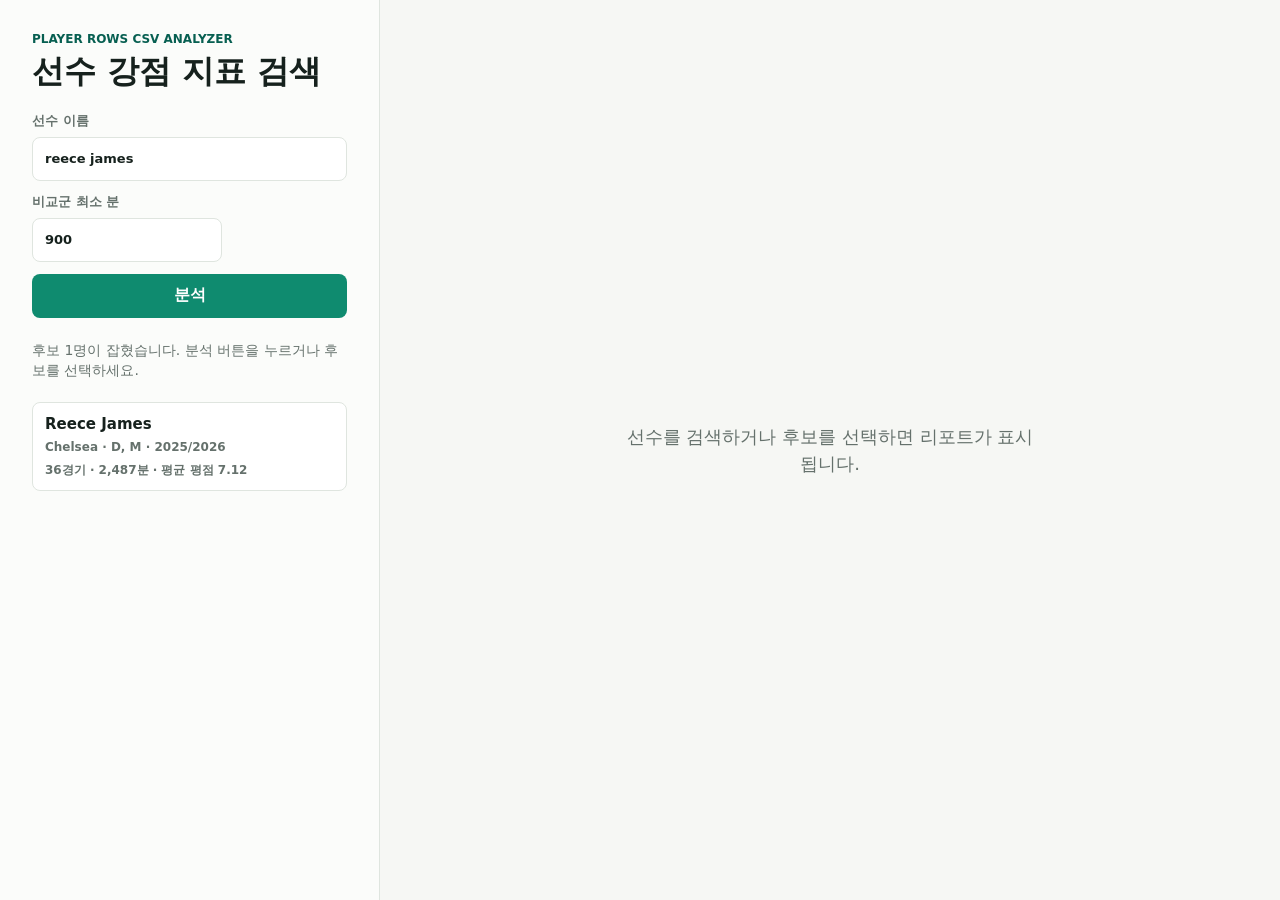
==== static/index.html @ 3b756eb7 "Bust Pages asset cache" ====
<!doctype html>
<html lang="ko">
  <head>
    <meta charset="utf-8" />
    <meta name="viewport" content="width=device-width, initial-scale=1" />
    <title>Player Strength Finder</title>
    <link rel="stylesheet" href="styles.css" />
  </head>
  <body>
    <main class="app-shell">
      <section class="search-panel">
        <div>
          <p class="eyebrow">Player Rows CSV Analyzer</p>
          <h1>선수 강점 지표 검색</h1>
        </div>

        <form id="searchForm" class="search-form">
          <label class="field">
            <span>선수 이름</span>
            <input
              id="queryInput"
              name="query"
              type="search"
              value="reece james"
              placeholder="reece, james, palmer..."
              autocomplete="off"
            />
          </label>
          <label class="field compact">
            <span>비교군 최소 분</span>
            <input id="minutesInput" type="number" min="1" step="50" value="900" />
          </label>
          <button id="analyzeButton" type="button">분석</button>
        </form>

        <div id="status" class="status">CSV를 불러오는 중입니다.</div>
        <div id="candidates" class="candidate-list" aria-live="polite"></div>
      </section>

      <section id="report" class="report is-empty">
        <div class="empty-state">
          <p>선수를 검색하거나 후보를 선택하면 리포트가 표시됩니다.</p>
        </div>
      </section>
    </main>

    <script src="app.js?v=76869ad"></script>
  </body>
</html>
---- static/styles.css ----
:root {
  color-scheme: light;
  --bg: #f6f7f4;
  --panel: #ffffff;
  --ink: #16211d;
  --muted: #65716c;
  --line: #dfe5df;
  --accent: #0f8b6f;
  --accent-strong: #075f51;
  --accent-soft: #e1f3ec;
  --gold: #b77816;
  --danger: #b44336;
}

* {
  box-sizing: border-box;
}

body {
  margin: 0;
  background: var(--bg);
  color: var(--ink);
  font-family:
    Inter, ui-sans-serif, system-ui, -apple-system, BlinkMacSystemFont, "Segoe UI",
    sans-serif;
}

button,
input {
  font: inherit;
}

.app-shell {
  display: grid;
  grid-template-columns: minmax(300px, 380px) minmax(0, 1fr);
  min-height: 100vh;
}

.search-panel {
  position: sticky;
  top: 0;
  align-self: start;
  display: flex;
  flex-direction: column;
  gap: 22px;
  min-height: 100vh;
  padding: 32px;
  border-right: 1px solid var(--line);
  background: #fbfcfa;
}

.eyebrow {
  margin: 0 0 8px;
  color: var(--accent-strong);
  font-size: 12px;
  font-weight: 800;
  letter-spacing: 0;
  text-transform: uppercase;
}

h1 {
  margin: 0;
  font-size: 32px;
  line-height: 1.12;
}

.search-form {
  display: grid;
  gap: 12px;
}

.field {
  display: grid;
  gap: 7px;
  color: var(--muted);
  font-size: 13px;
  font-weight: 700;
}

.field input {
  width: 100%;
  min-height: 44px;
  border: 1px solid var(--line);
  border-radius: 8px;
  padding: 10px 12px;
  background: #ffffff;
  color: var(--ink);
  outline: none;
}

.field input:focus {
  border-color: var(--accent);
  box-shadow: 0 0 0 3px rgba(15, 139, 111, 0.14);
}

.compact {
  max-width: 190px;
}

button {
  min-height: 44px;
  border: 0;
  border-radius: 8px;
  padding: 10px 16px;
  background: var(--accent);
  color: #ffffff;
  cursor: pointer;
  font-weight: 800;
}

button:hover {
  background: var(--accent-strong);
}

.status {
  min-height: 22px;
  color: var(--muted);
  font-size: 14px;
  line-height: 1.45;
}

.status.error {
  color: var(--danger);
}

.candidate-list {
  display: grid;
  gap: 8px;
}

.candidate {
  display: grid;
  gap: 6px;
  width: 100%;
  border: 1px solid var(--line);
  border-radius: 8px;
  padding: 12px;
  background: var(--panel);
  color: var(--ink);
  text-align: left;
}

.candidate:hover {
  border-color: var(--accent);
  background: var(--accent-soft);
}

.candidate strong {
  font-size: 15px;
}

.candidate span {
  color: var(--muted);
  font-size: 12px;
  line-height: 1.35;
}

.report {
  padding: 32px;
}

.is-empty {
  display: grid;
  place-items: center;
}

.empty-state {
  max-width: 420px;
  color: var(--muted);
  font-size: 18px;
  line-height: 1.5;
  text-align: center;
}

.report-grid {
  display: grid;
  gap: 20px;
}

.summary-band {
  display: grid;
  grid-template-columns: minmax(0, 1.35fr) repeat(4, minmax(120px, 1fr));
  gap: 12px;
  align-items: stretch;
}

.summary-main,
.stat-box,
.section-block {
  border: 1px solid var(--line);
  border-radius: 8px;
  background: var(--panel);
}

.summary-main {
  padding: 20px;
}

.summary-main h2 {
  margin: 0 0 8px;
  font-size: 34px;
  line-height: 1.05;
}

.summary-main p {
  margin: 0;
  color: var(--muted);
  line-height: 1.5;
}

.stat-box {
  display: grid;
  align-content: center;
  gap: 5px;
  min-height: 100px;
  padding: 16px;
}

.stat-box span {
  color: var(--muted);
  font-size: 12px;
  font-weight: 800;
  text-transform: uppercase;
}

.stat-box strong {
  font-size: 26px;
}

.section-block {
  overflow: hidden;
}

.section-header {
  display: flex;
  align-items: center;
  justify-content: space-between;
  gap: 12px;
  padding: 16px 18px;
  border-bottom: 1px solid var(--line);
}

.section-header h3 {
  margin: 0;
  font-size: 18px;
}

.section-header span {
  color: var(--muted);
  font-size: 13px;
}

.strength-grid {
  display: grid;
  grid-template-columns: repeat(auto-fit, minmax(190px, 1fr));
  gap: 1px;
  background: var(--line);
}

.strength-card {
  display: grid;
  gap: 8px;
  min-height: 132px;
  padding: 16px;
  background: #ffffff;
}

.strength-card small {
  color: var(--gold);
  font-weight: 800;
}

.strength-card strong {
  font-size: 26px;
}

.strength-card span {
  color: var(--muted);
  font-size: 13px;
}

.metric-grid {
  display: grid;
  grid-template-columns: repeat(auto-fit, minmax(155px, 1fr));
  gap: 1px;
  background: var(--line);
}

.metric {
  display: grid;
  gap: 7px;
  padding: 14px 16px;
  background: #ffffff;
}

.metric span {
  color: var(--muted);
  font-size: 13px;
}

.metric strong {
  font-size: 20px;
}

.match-table {
  width: 100%;
  border-collapse: collapse;
}

.match-table th,
.match-table td {
  padding: 13px 16px;
  border-bottom: 1px solid var(--line);
  text-align: left;
}

.match-table th {
  color: var(--muted);
  font-size: 12px;
  text-transform: uppercase;
}

.match-table tr:last-child td {
  border-bottom: 0;
}

@media (max-width: 900px) {
  .app-shell {
    grid-template-columns: 1fr;
  }

  .search-panel {
    position: static;
    min-height: auto;
    border-right: 0;
    border-bottom: 1px solid var(--line);
  }

  .summary-band {
    grid-template-columns: repeat(2, minmax(0, 1fr));
  }

  .summary-main {
    grid-column: 1 / -1;
  }
}

@media (max-width: 560px) {
  .search-panel,
  .report {
    padding: 20px;
  }

  h1,
  .summary-main h2 {
    font-size: 28px;
  }

  .summary-band {
    grid-template-columns: 1fr;
  }

  .match-table {
    font-size: 13px;
  }
}
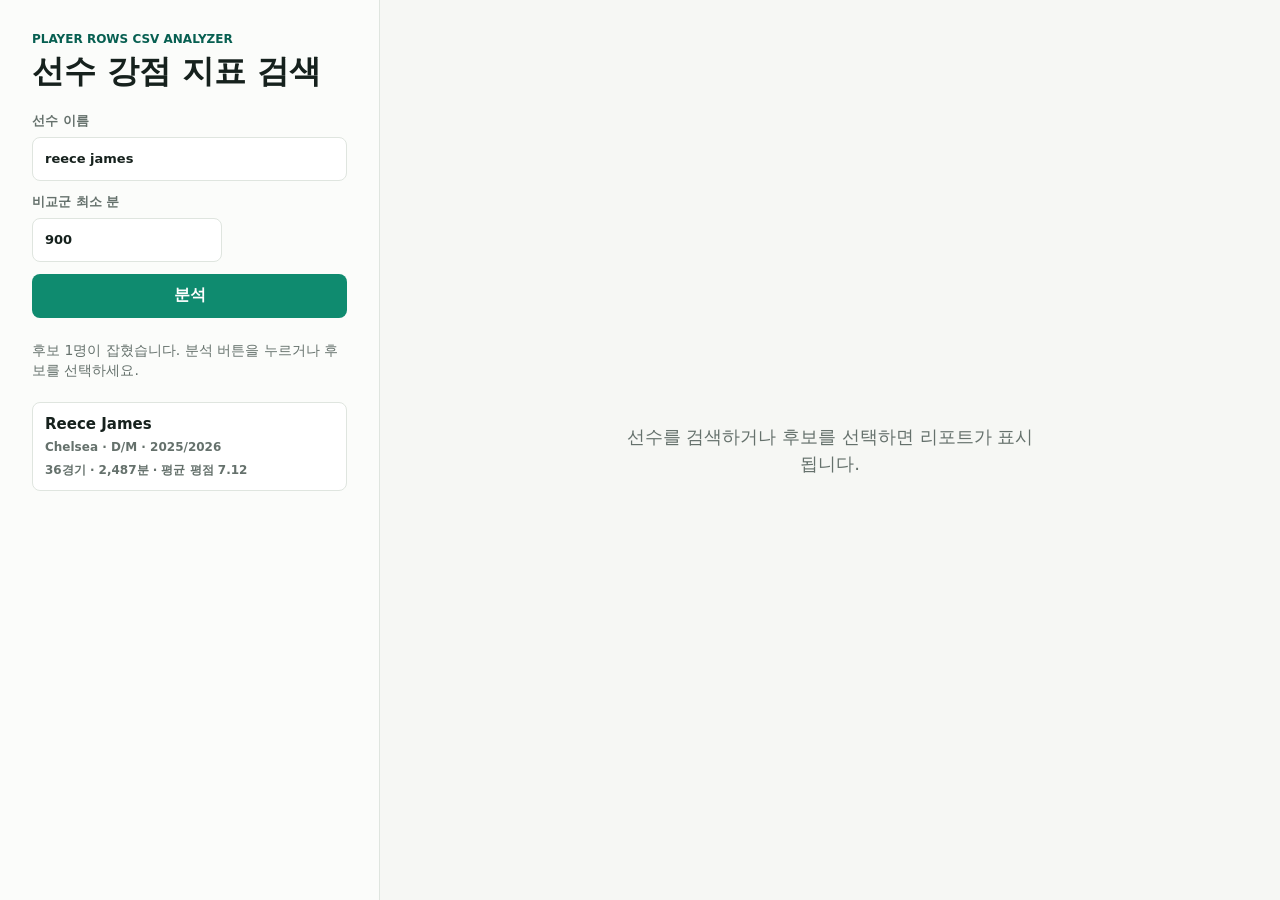
==== commit 756dd7b2: "Rebuild player rows from DB extra data" ====
--- a/static/index.html
+++ b/static/index.html
@@ -4,7 +4,7 @@
     <meta charset="utf-8" />
     <meta name="viewport" content="width=device-width, initial-scale=1" />
     <title>Player Strength Finder</title>
-    <link rel="stylesheet" href="styles.css" />
+    <link rel="stylesheet" href="styles.css?v=metric-title-color-1" />
   </head>
   <body>
     <main class="app-shell">
@@ -44,6 +44,6 @@
       </section>
     </main>
 
-    <script src="app.js?v=76869ad"></script>
+    <script src="app.js?v=db-extra-defense-1"></script>
   </body>
 </html>
--- a/static/styles.css
+++ b/static/styles.css
@@ -266,7 +266,7 @@
 }
 
 .strength-card small {
-  color: var(--gold);
+  color: var(--muted);
   font-weight: 800;
 }
 
@@ -277,6 +277,20 @@
 .strength-card span {
   color: var(--muted);
   font-size: 13px;
+}
+
+.strength-card .metric-title {
+  color: var(--gold);
+  font-size: 15px;
+  font-weight: 800;
+}
+
+.weakness-card .metric-title {
+  color: var(--danger);
+}
+
+.weakness-card {
+  background: #fffdfb;
 }
 
 .metric-grid {
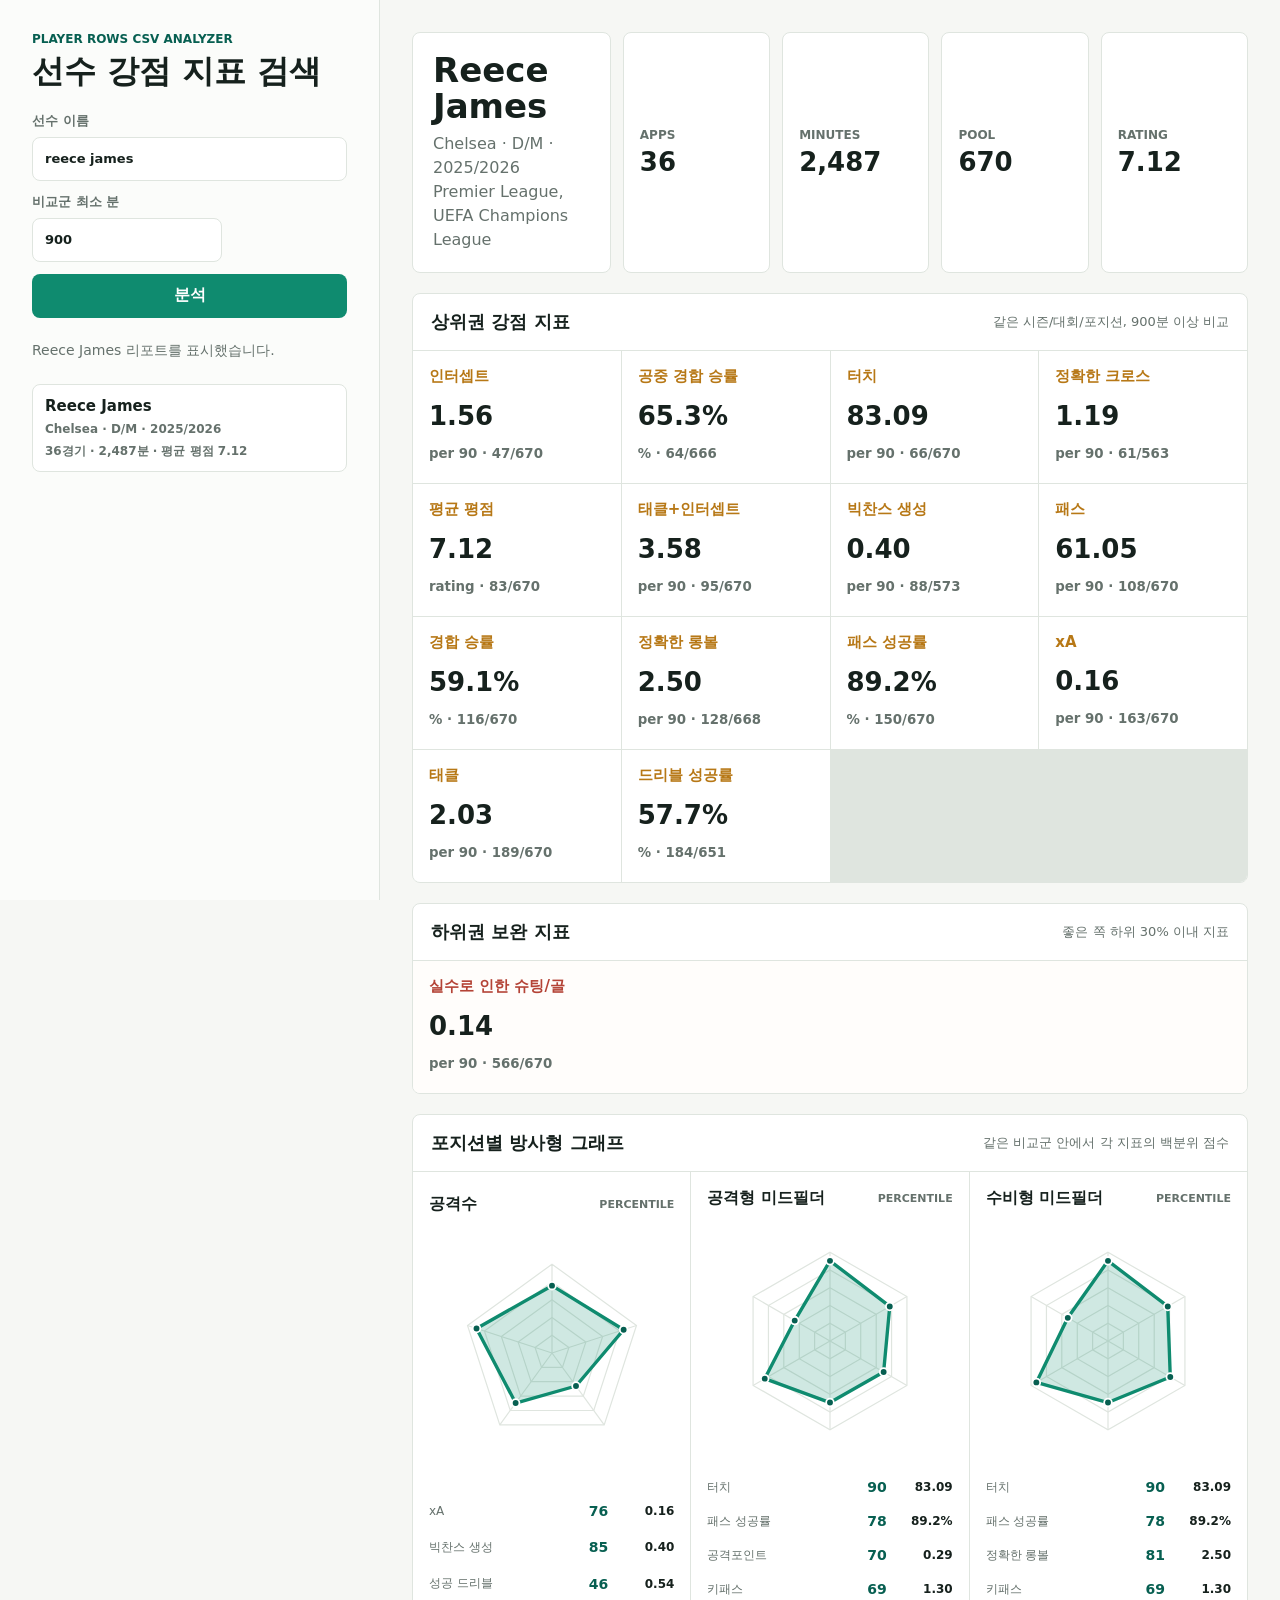
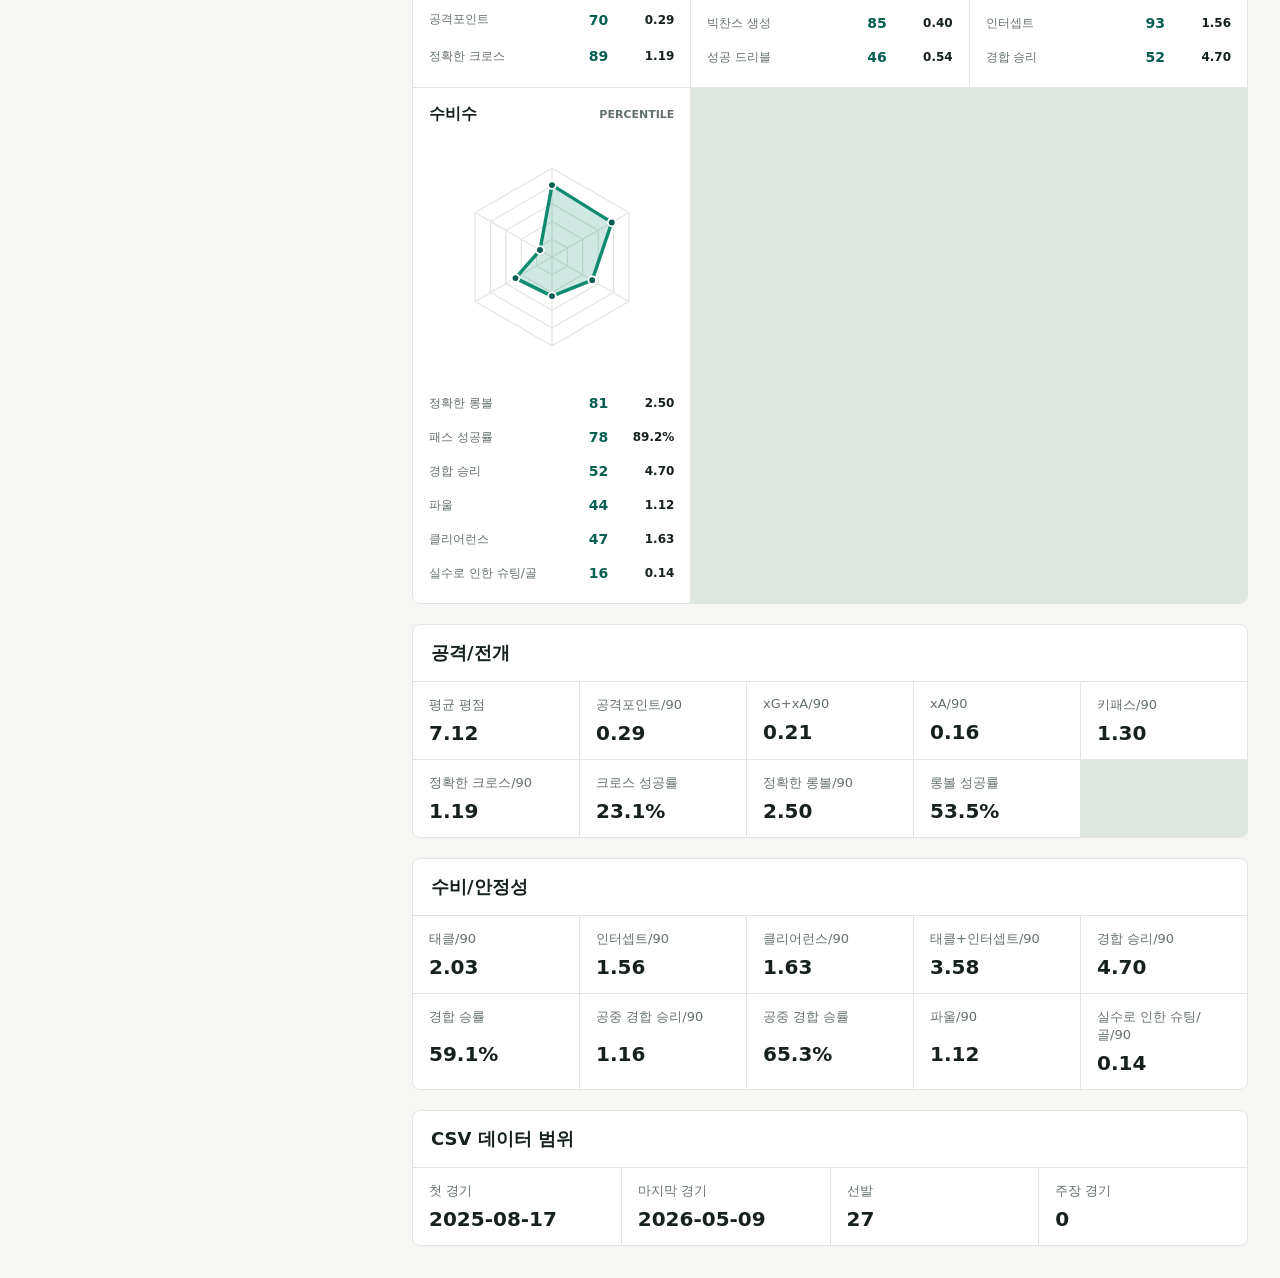
==== commit 20a6a06d: "Auto render radar charts on load" ====
--- a/static/index.html
+++ b/static/index.html
@@ -4,7 +4,7 @@
     <meta charset="utf-8" />
     <meta name="viewport" content="width=device-width, initial-scale=1" />
     <title>Player Strength Finder</title>
-    <link rel="stylesheet" href="styles.css?v=metric-title-color-1" />
+    <link rel="stylesheet" href="styles.css?v=radar-auto-1" />
   </head>
   <body>
     <main class="app-shell">
@@ -44,6 +44,6 @@
       </section>
     </main>
 
-    <script src="app.js?v=db-extra-defense-1"></script>
+    <script src="app.js?v=radar-auto-1"></script>
   </body>
 </html>
--- a/static/styles.css
+++ b/static/styles.css
@@ -316,6 +316,104 @@
   font-size: 20px;
 }
 
+.radar-grid {
+  display: grid;
+  grid-template-columns: repeat(auto-fit, minmax(250px, 1fr));
+  gap: 1px;
+  background: var(--line);
+}
+
+.radar-card {
+  display: grid;
+  gap: 12px;
+  min-width: 0;
+  padding: 16px;
+  background: #ffffff;
+}
+
+.radar-card-header {
+  display: flex;
+  align-items: center;
+  justify-content: space-between;
+  gap: 12px;
+}
+
+.radar-card h4 {
+  margin: 0;
+  font-size: 16px;
+}
+
+.radar-card-header span {
+  color: var(--muted);
+  font-size: 11px;
+  font-weight: 800;
+  text-transform: uppercase;
+}
+
+.radar-svg {
+  width: min(100%, 240px);
+  aspect-ratio: 1;
+  justify-self: center;
+}
+
+.radar-grid-lines polygon,
+.radar-grid-lines line {
+  fill: none;
+  stroke: var(--line);
+  stroke-width: 1;
+}
+
+.radar-fill {
+  fill: rgba(15, 139, 111, 0.2);
+}
+
+.radar-stroke {
+  fill: none;
+  stroke: var(--accent);
+  stroke-linejoin: round;
+  stroke-width: 2.8;
+}
+
+.radar-dots circle {
+  fill: var(--accent-strong);
+  stroke: #ffffff;
+  stroke-width: 1.5;
+}
+
+.radar-legend {
+  display: grid;
+  gap: 6px;
+}
+
+.radar-legend-row {
+  display: grid;
+  grid-template-columns: minmax(0, 1fr) 36px 58px;
+  gap: 8px;
+  align-items: center;
+  min-height: 28px;
+  color: var(--muted);
+  font-size: 12px;
+}
+
+.radar-legend-row span {
+  overflow: hidden;
+  text-overflow: ellipsis;
+  white-space: nowrap;
+}
+
+.radar-legend-row strong {
+  color: var(--accent-strong);
+  font-size: 14px;
+  text-align: right;
+}
+
+.radar-legend-row small {
+  color: var(--ink);
+  font-size: 12px;
+  font-weight: 800;
+  text-align: right;
+}
+
 .match-table {
   width: 100%;
   border-collapse: collapse;
@@ -377,4 +475,8 @@
   .match-table {
     font-size: 13px;
   }
-}
+
+  .radar-legend-row {
+    grid-template-columns: minmax(0, 1fr) 32px 54px;
+  }
+}
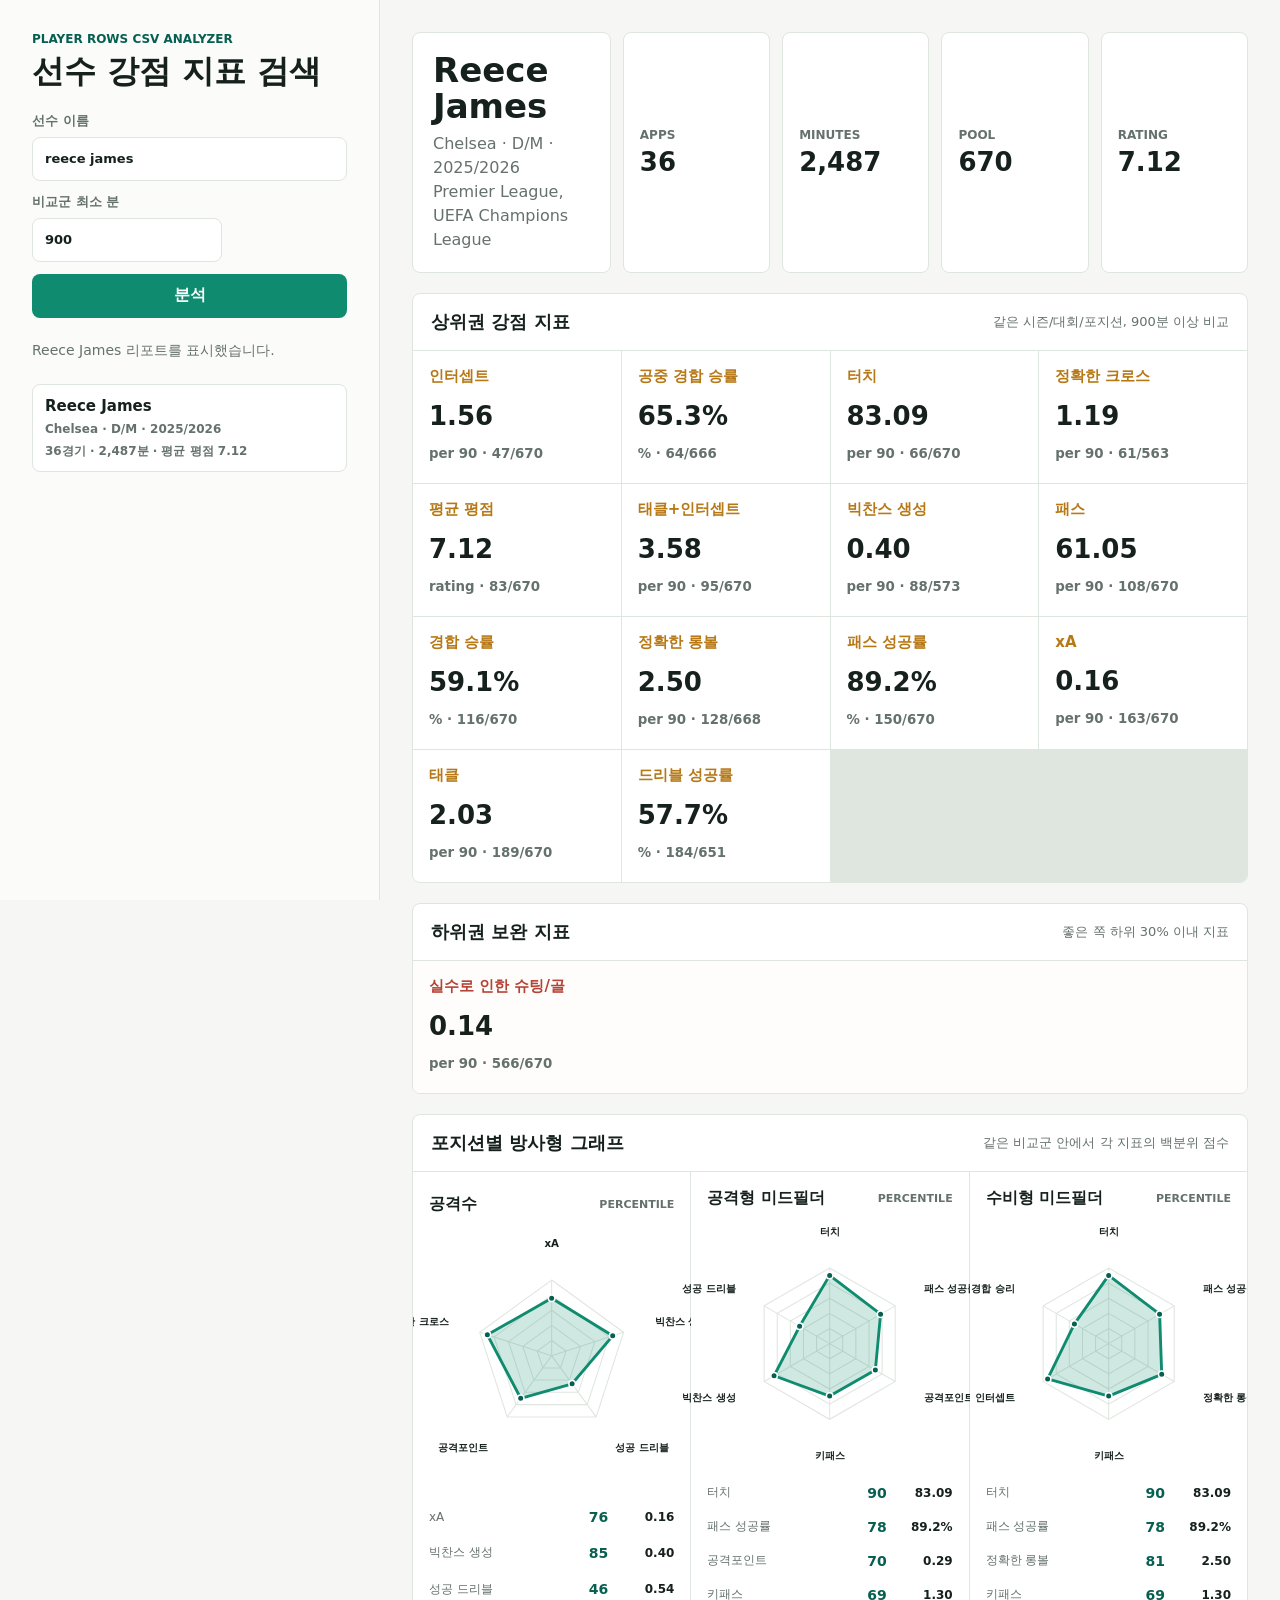
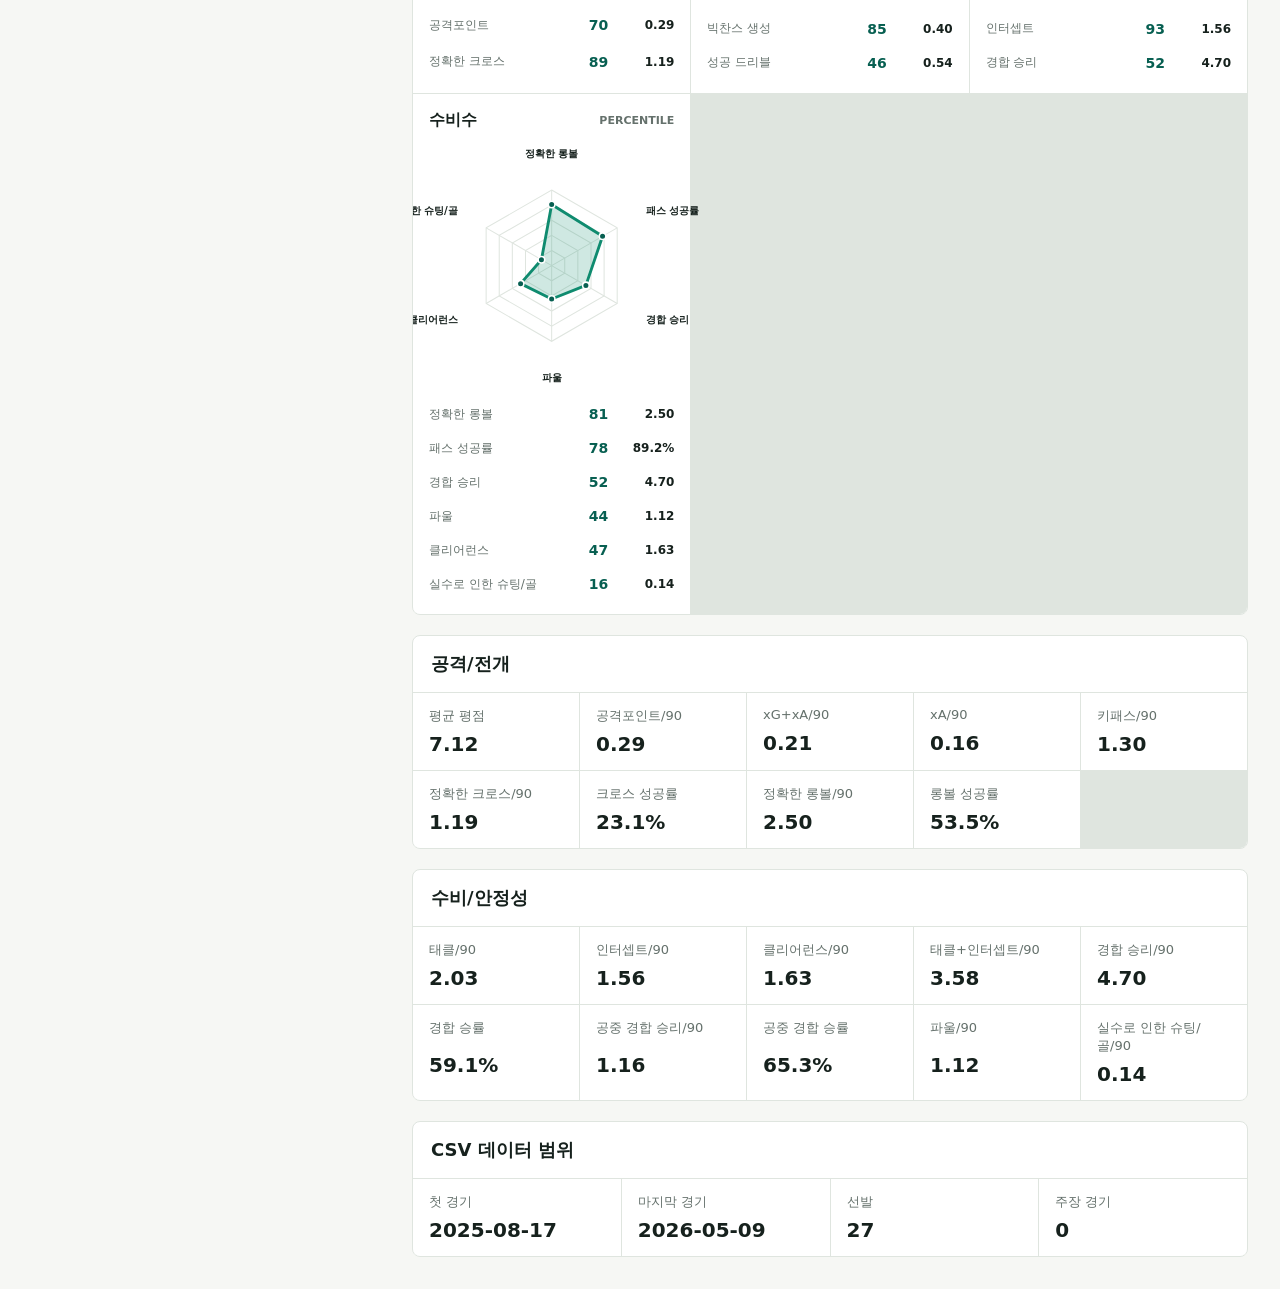
==== commit b112b2ab: "Add labels to radar charts" ====
--- a/static/index.html
+++ b/static/index.html
@@ -4,7 +4,7 @@
     <meta charset="utf-8" />
     <meta name="viewport" content="width=device-width, initial-scale=1" />
     <title>Player Strength Finder</title>
-    <link rel="stylesheet" href="styles.css?v=radar-auto-1" />
+    <link rel="stylesheet" href="styles.css?v=radar-labels-1" />
   </head>
   <body>
     <main class="app-shell">
@@ -44,6 +44,6 @@
       </section>
     </main>
 
-    <script src="app.js?v=radar-auto-1"></script>
+    <script src="app.js?v=radar-labels-1"></script>
   </body>
 </html>
--- a/static/styles.css
+++ b/static/styles.css
@@ -351,9 +351,10 @@
 }
 
 .radar-svg {
-  width: min(100%, 240px);
+  width: min(100%, 280px);
   aspect-ratio: 1;
   justify-self: center;
+  overflow: visible;
 }
 
 .radar-grid-lines polygon,
@@ -380,6 +381,13 @@
   stroke-width: 1.5;
 }
 
+.radar-axis-labels text {
+  fill: var(--ink);
+  font-size: 10px;
+  font-weight: 800;
+  letter-spacing: 0;
+}
+
 .radar-legend {
   display: grid;
   gap: 6px;
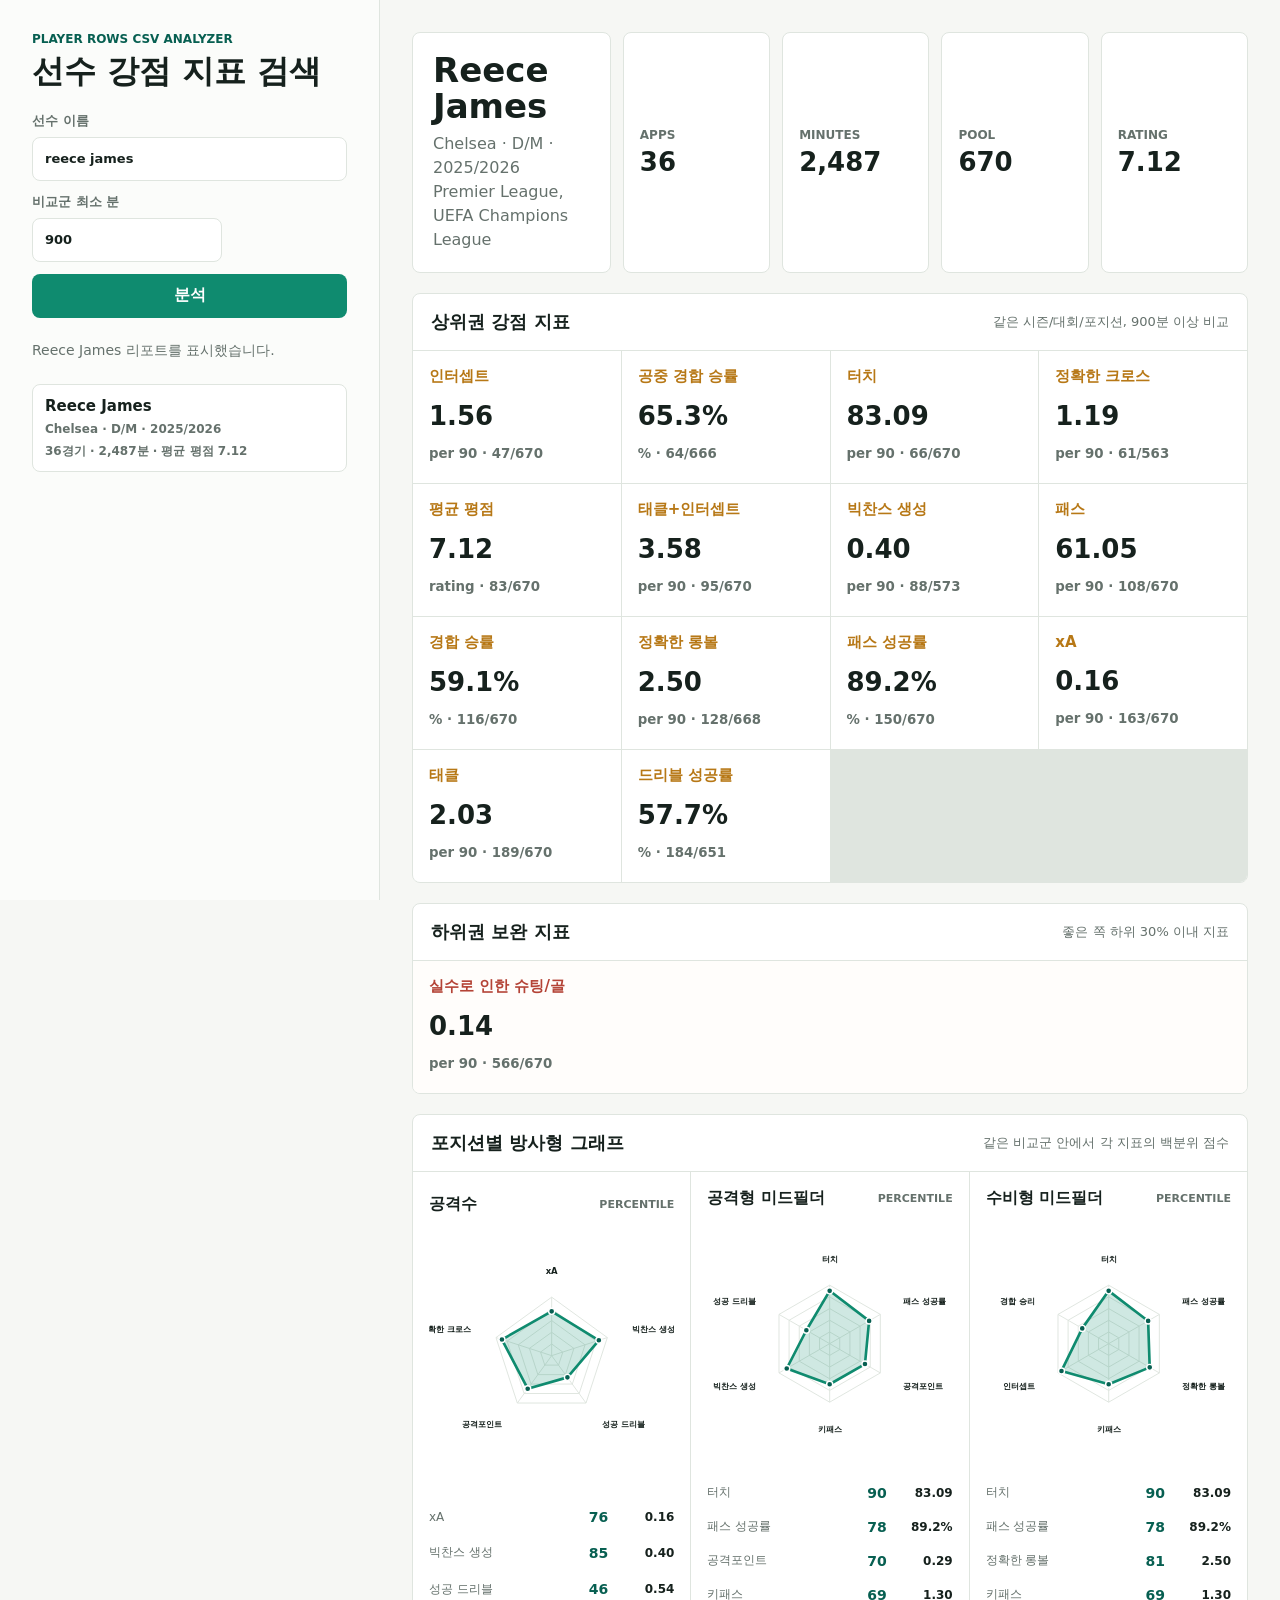
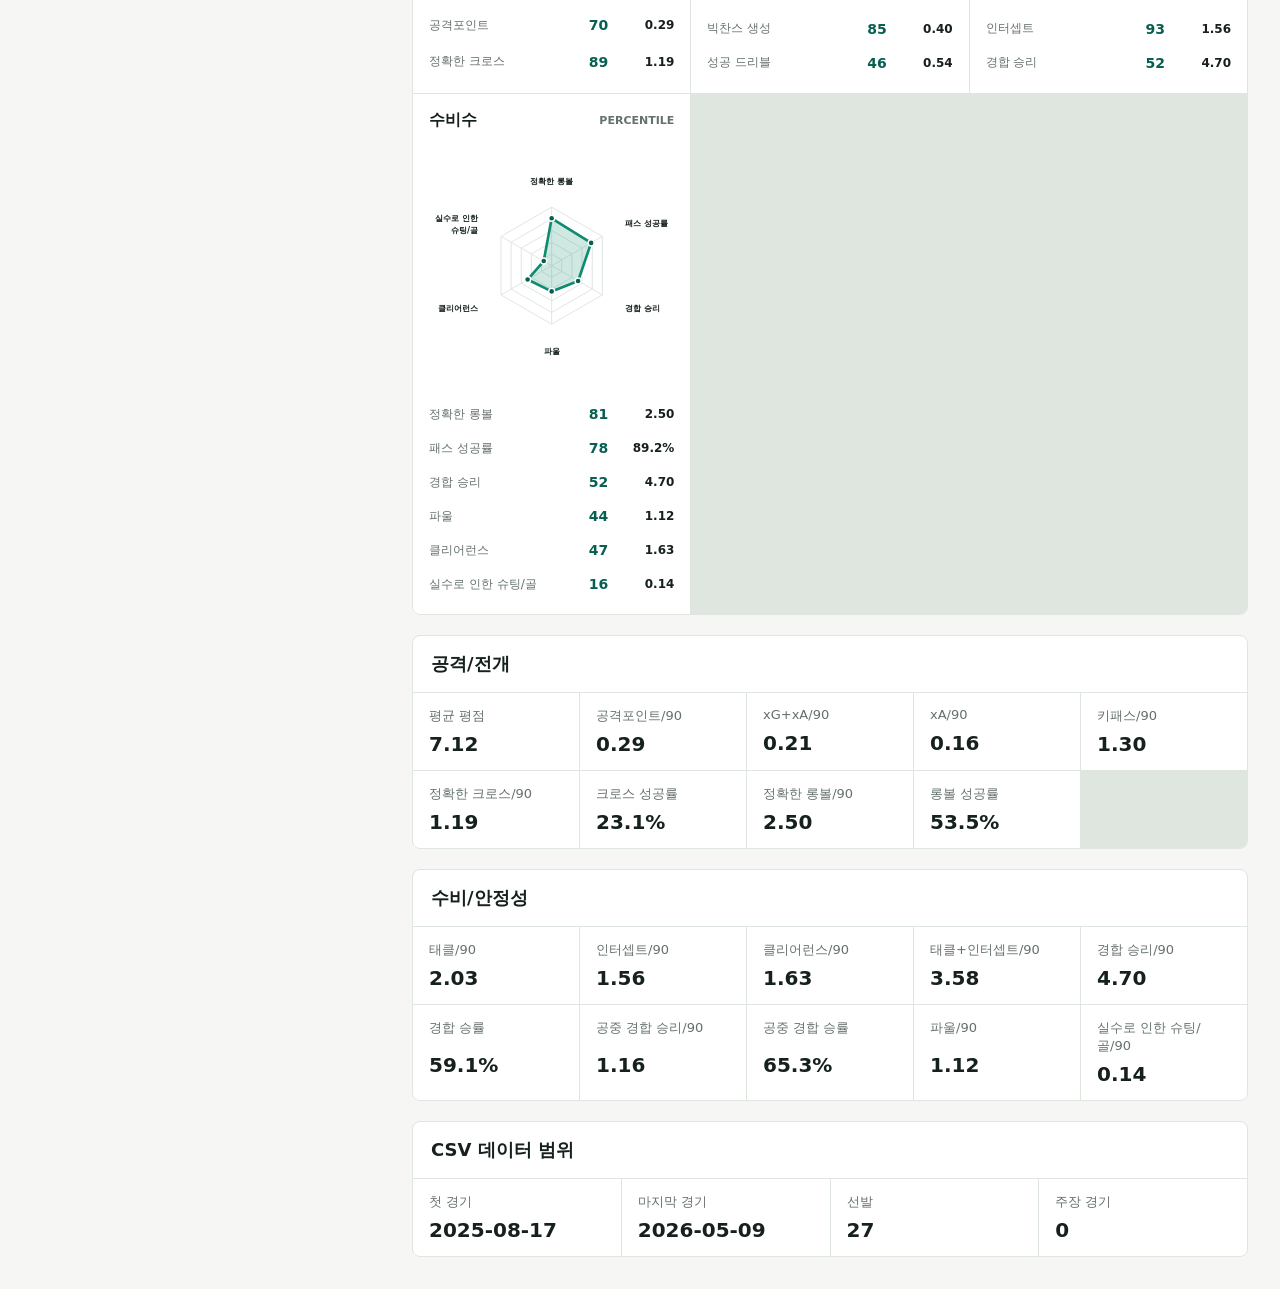
==== commit a53d9635: "Prevent radar label overlap" ====
--- a/static/index.html
+++ b/static/index.html
@@ -4,7 +4,7 @@
     <meta charset="utf-8" />
     <meta name="viewport" content="width=device-width, initial-scale=1" />
     <title>Player Strength Finder</title>
-    <link rel="stylesheet" href="styles.css?v=radar-labels-1" />
+    <link rel="stylesheet" href="styles.css?v=radar-labels-fit-1" />
   </head>
   <body>
     <main class="app-shell">
@@ -44,6 +44,6 @@
       </section>
     </main>
 
-    <script src="app.js?v=radar-labels-1"></script>
+    <script src="app.js?v=radar-labels-fit-1"></script>
   </body>
 </html>
--- a/static/styles.css
+++ b/static/styles.css
@@ -351,10 +351,10 @@
 }
 
 .radar-svg {
-  width: min(100%, 280px);
+  width: min(100%, 300px);
   aspect-ratio: 1;
   justify-self: center;
-  overflow: visible;
+  overflow: hidden;
 }
 
 .radar-grid-lines polygon,
@@ -383,7 +383,7 @@
 
 .radar-axis-labels text {
   fill: var(--ink);
-  font-size: 10px;
+  font-size: 9px;
   font-weight: 800;
   letter-spacing: 0;
 }
